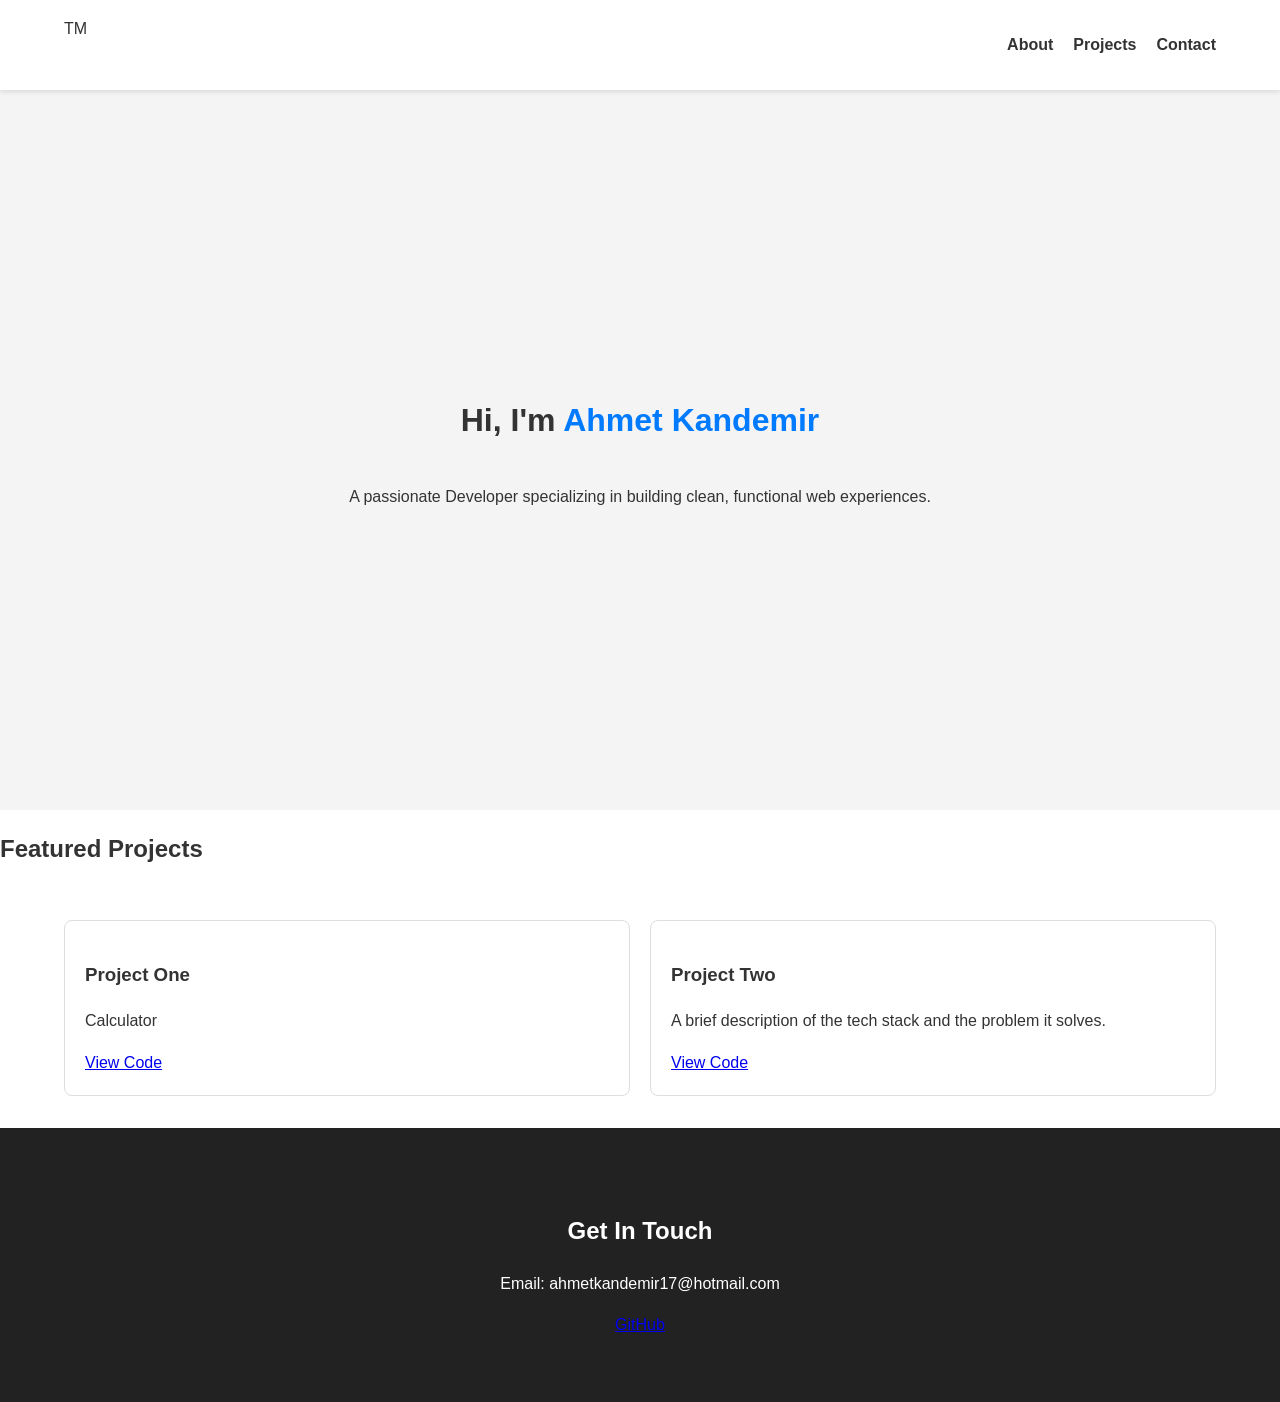
==== index.html @ 3c40a682 "Update index.html" ====
<!DOCTYPE html>
<html lang="en">
<head>
    <meta charset="UTF-8">
    <meta name="viewport" content="width=device-width, initial-scale=1.0">
    <title>My Portfolio</title>
    <link rel="stylesheet" href="style.css">
</head>
<body>
    <nav>
        <div class="logo">TM</div>
        <ul>
            <li><a href="#about">About</a></li>
            <li><a href="#projects">Projects</a></li>
            <li><a href="#contact">Contact</a></li>
        </ul>
    </nav>

    <header id="about">
        <h1>Hi, I'm <span class="highlight">Ahmet Kandemir</span></h1>
        <p>A passionate Developer specializing in building clean, functional web experiences.</p>
    </header>

    <section id="projects">
        <h2>Featured Projects</h2>
        <div class="project-grid">
            <div class="card">
                <h3>Project One</h3>
                <p>Calculator</p>
                <a href="#">View Code</a>
            </div>
            <div class="card">
                <h3>Project Two</h3>
                <p>A brief description of the tech stack and the problem it solves.</p>
                <a href="#">View Code</a>
            </div>
        </div>
    </section>

    <footer id="contact">
        <h2>Get In Touch</h2>
        <p>Email: ahmetkandemir17@hotmail.com</p>
        <div class="socials">
            <a href="https://github.com/AKPoFo">GitHub</a>
        </div>
    </footer>
</body>
</html>
---- style.css ----
:root {
    --bg: #ffffff;
    --text: #333;
    --accent: #007bff;
}

body {
    font-family: 'Segoe UI', Tahoma, Geneva, Verdana, sans-serif;
    line-height: 1.6;
    margin: 0;
    color: var(--text);
    scroll-behavior: smooth;
}

nav {
    display: flex;
    justify-content: space-between;
    padding: 1rem 5%;
    background: var(--bg);
    box-shadow: 0 2px 5px rgba(0,0,0,0.1);
    position: sticky;
    top: 0;
}

nav ul { display: flex; list-style: none; }
nav ul li { margin-left: 20px; }
nav a { text-decoration: none; color: var(--text); font-weight: bold; }

header {
    height: 80vh;
    display: flex;
    flex-direction: column;
    justify-content: center;
    align-items: center;
    text-align: center;
    background: #f4f4f4;
}

.highlight { color: var(--accent); }

.project-grid {
    display: grid;
    grid-template-columns: repeat(auto-fit, minmax(300px, 1fr));
    gap: 20px;
    padding: 2rem 5%;
}

.card {
    border: 1px solid #ddd;
    padding: 20px;
    border-radius: 8px;
    transition: transform 0.3s ease;
}

.card:hover { transform: translateY(-5px); }

footer {
    text-align: center;
    padding: 4rem 1rem;
    background: #222;
    color: white;
}
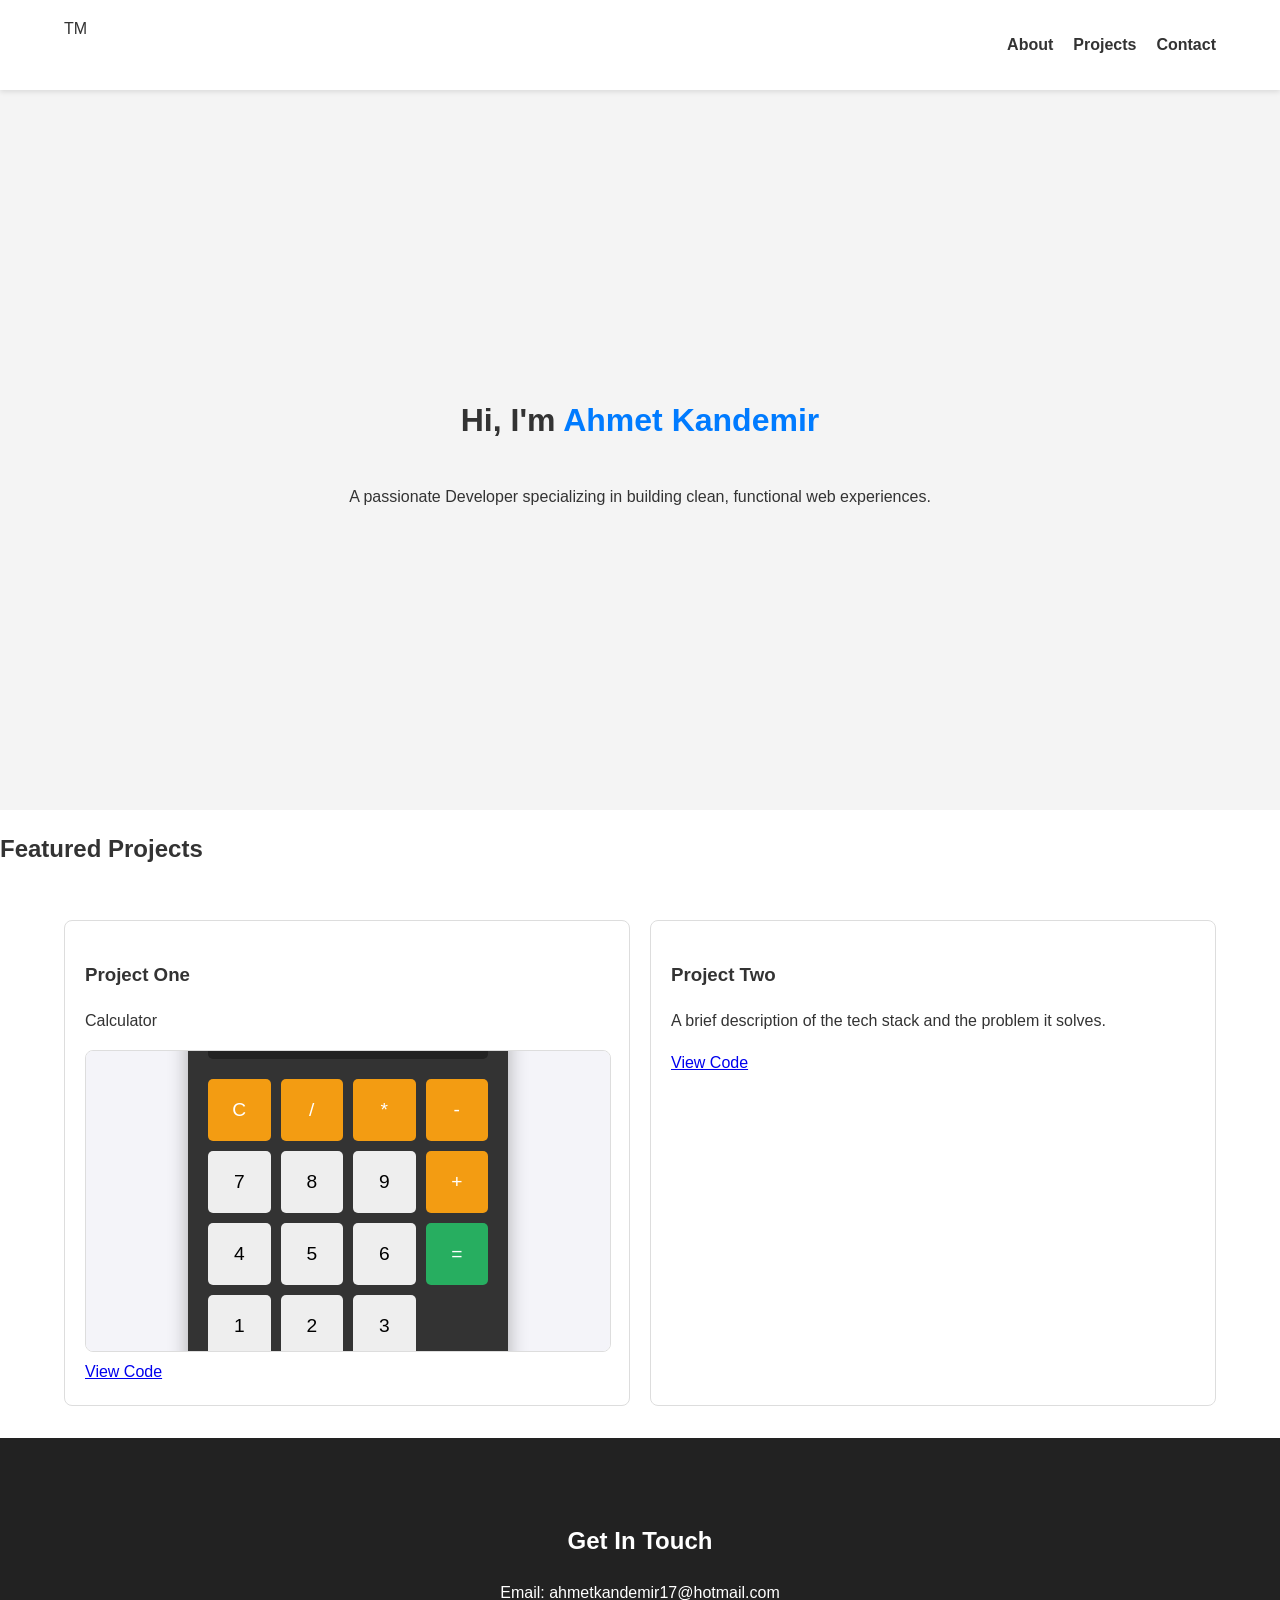
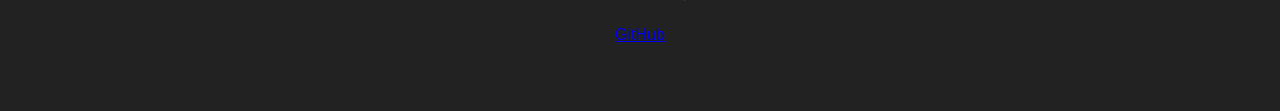
==== commit 4a47b81d: "Update index.html" ====
--- a/index.html
+++ b/index.html
@@ -27,8 +27,19 @@
             <div class="card">
                 <h3>Project One</h3>
                 <p>Calculator</p>
-                <a href="#">View Code</a>
+                
+                <div class="project-preview" style="margin-top: 15px;">
+                    <iframe 
+                        src="calculator/index.html" 
+                        width="100%" 
+                        height="300px" 
+                        style="border: 1px solid #ddd; border-radius: 8px;">
+                    </iframe>
+                </div>
+                
+                <a href="https://github.com/AKPoFo" target="_blank">View Code</a>
             </div>
+
             <div class="card">
                 <h3>Project Two</h3>
                 <p>A brief description of the tech stack and the problem it solves.</p>
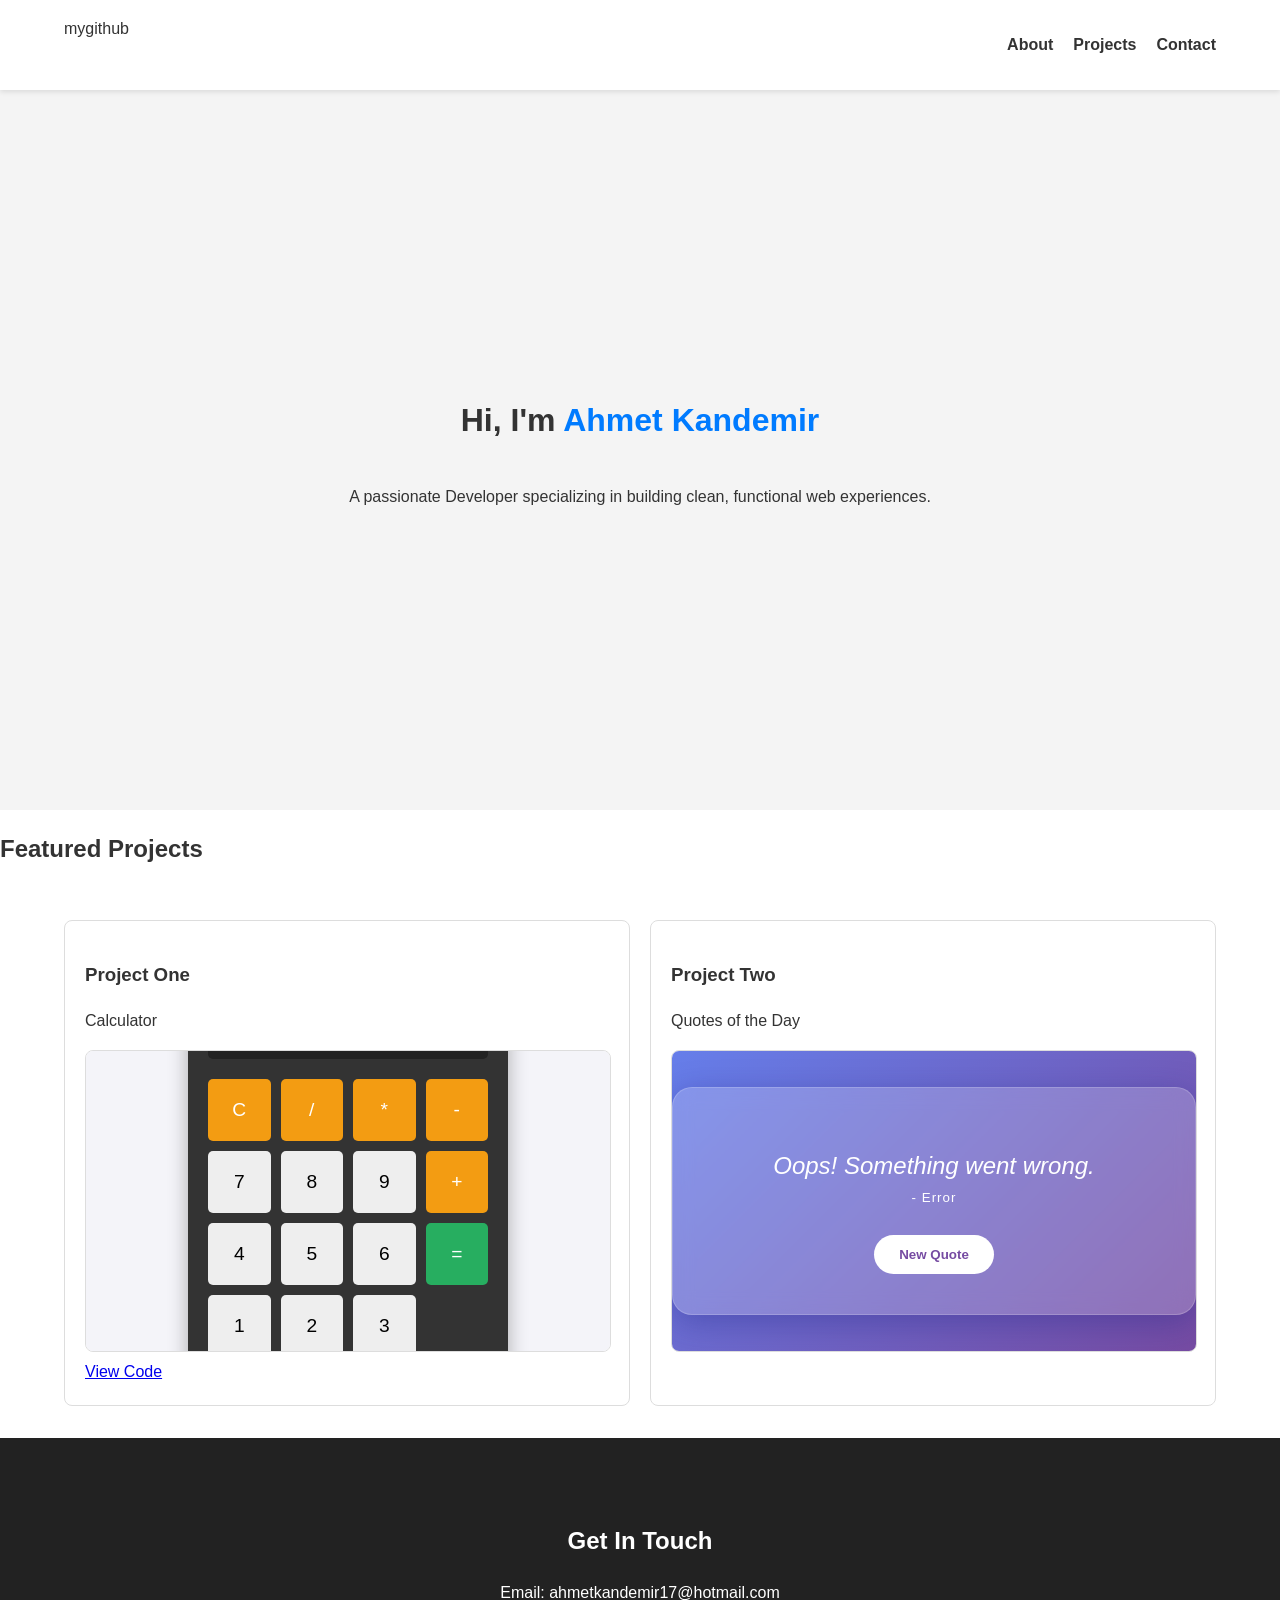
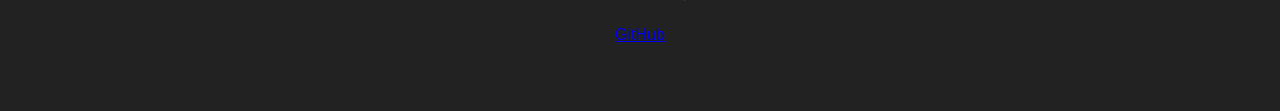
==== commit 917741d1: "Add files via upload" ====
--- a/index.html
+++ b/index.html
@@ -8,7 +8,7 @@
 </head>
 <body>
     <nav>
-        <div class="logo">TM</div>
+        <div class="logo">mygithub</div>
         <ul>
             <li><a href="#about">About</a></li>
             <li><a href="#projects">Projects</a></li>
@@ -42,9 +42,16 @@
 
             <div class="card">
                 <h3>Project Two</h3>
-                <p>A brief description of the tech stack and the problem it solves.</p>
-                <a href="#">View Code</a>
-            </div>
+                <p>Quotes of the Day</p>
+                <div class="project-preview" style="margin-top: 15px;">
+                    <iframe 
+                        src="quotes/index.html" 
+                        width="100%" 
+                        height="300px" 
+                        style="border: 1px solid #ddd; border-radius: 8px;">
+                    </iframe>
+                </div>
+
         </div>
     </section>
 
@@ -56,4 +63,4 @@
         </div>
     </footer>
 </body>
-</html>
+</html>
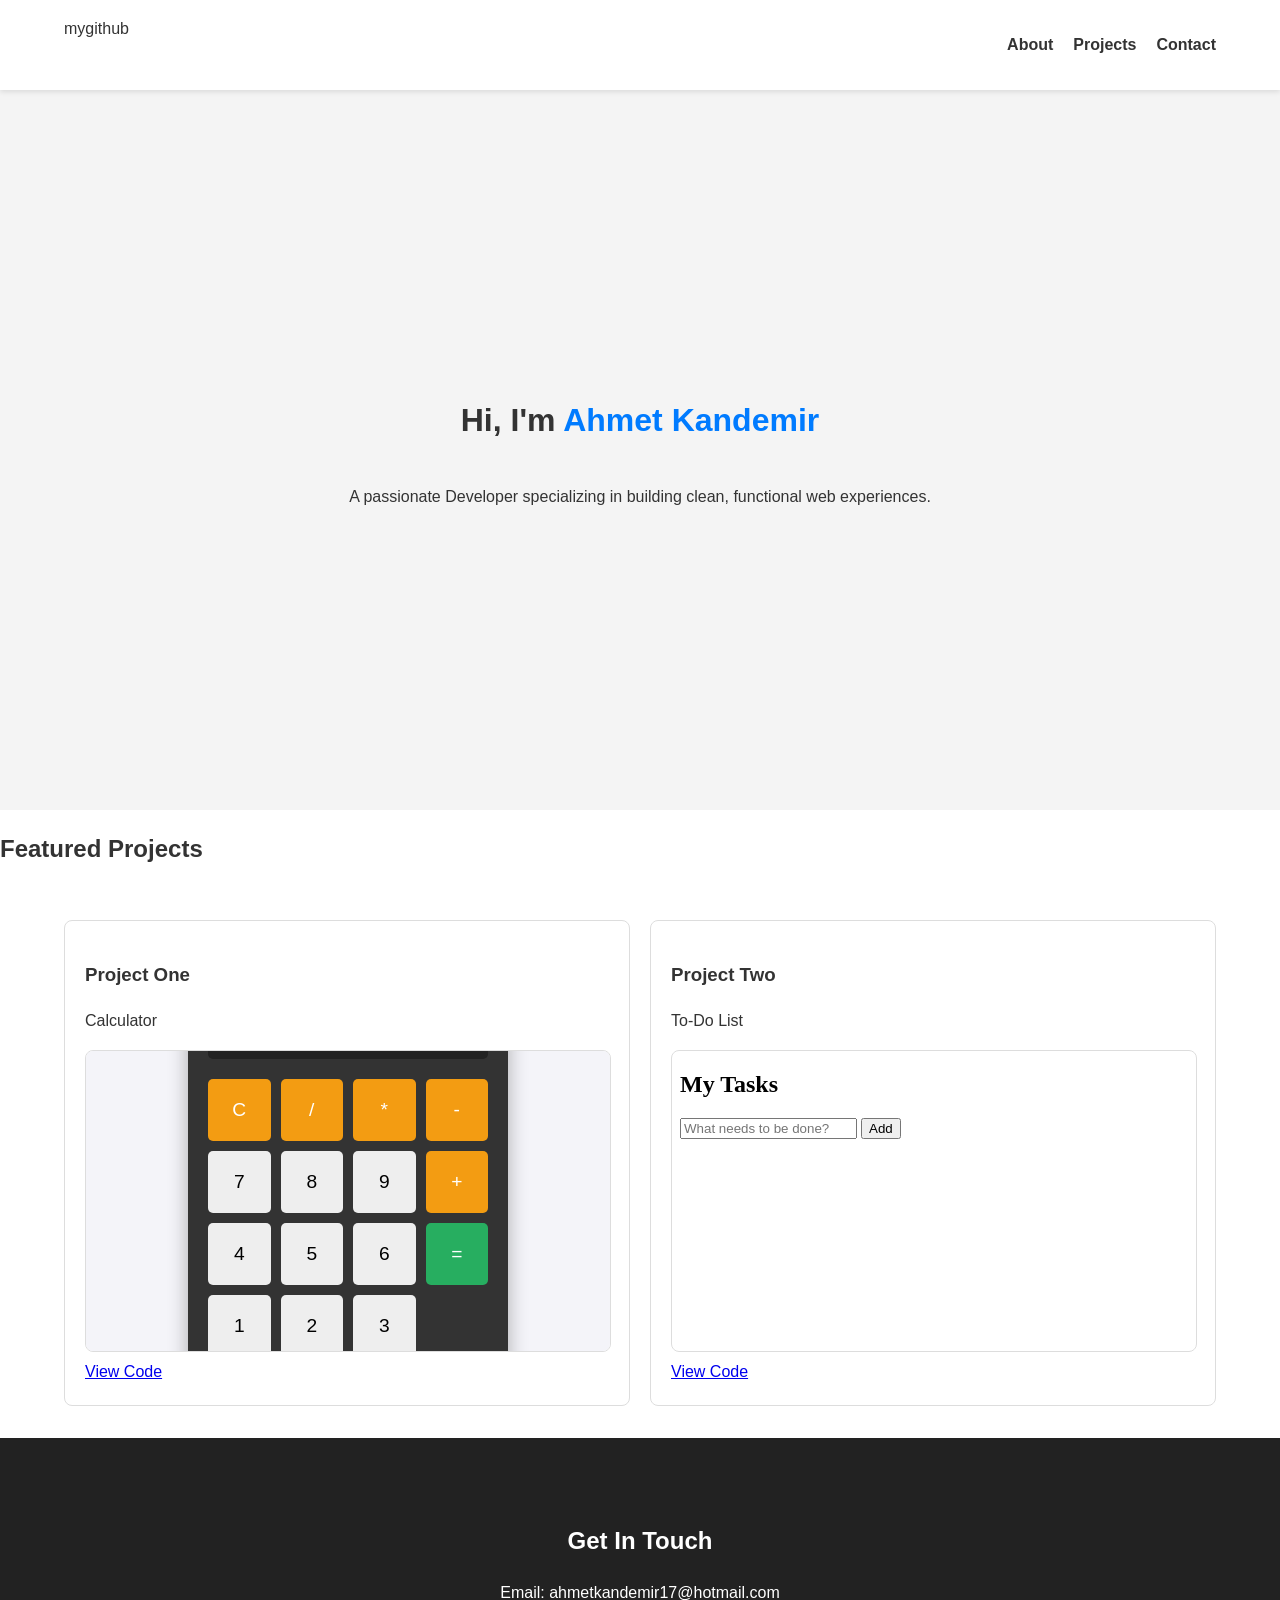
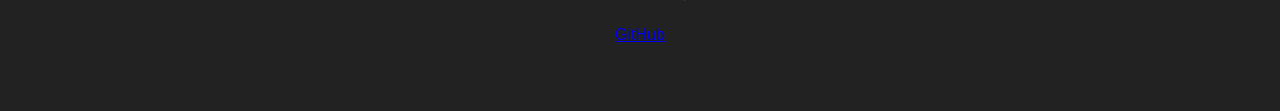
==== commit 297a6d79: "Add files via upload" ====
--- a/index.html
+++ b/index.html
@@ -42,16 +42,16 @@
 
             <div class="card">
                 <h3>Project Two</h3>
-                <p>Quotes of the Day</p>
+                <p>To-Do List</p>
                 <div class="project-preview" style="margin-top: 15px;">
                     <iframe 
-                        src="quotes/index.html" 
+                        src="todo/index.html" 
                         width="100%" 
                         height="300px" 
                         style="border: 1px solid #ddd; border-radius: 8px;">
                     </iframe>
                 </div>
-
+                <a href="https://github.com/AKPoFo" target="_blank">View Code</a>
         </div>
     </section>
 
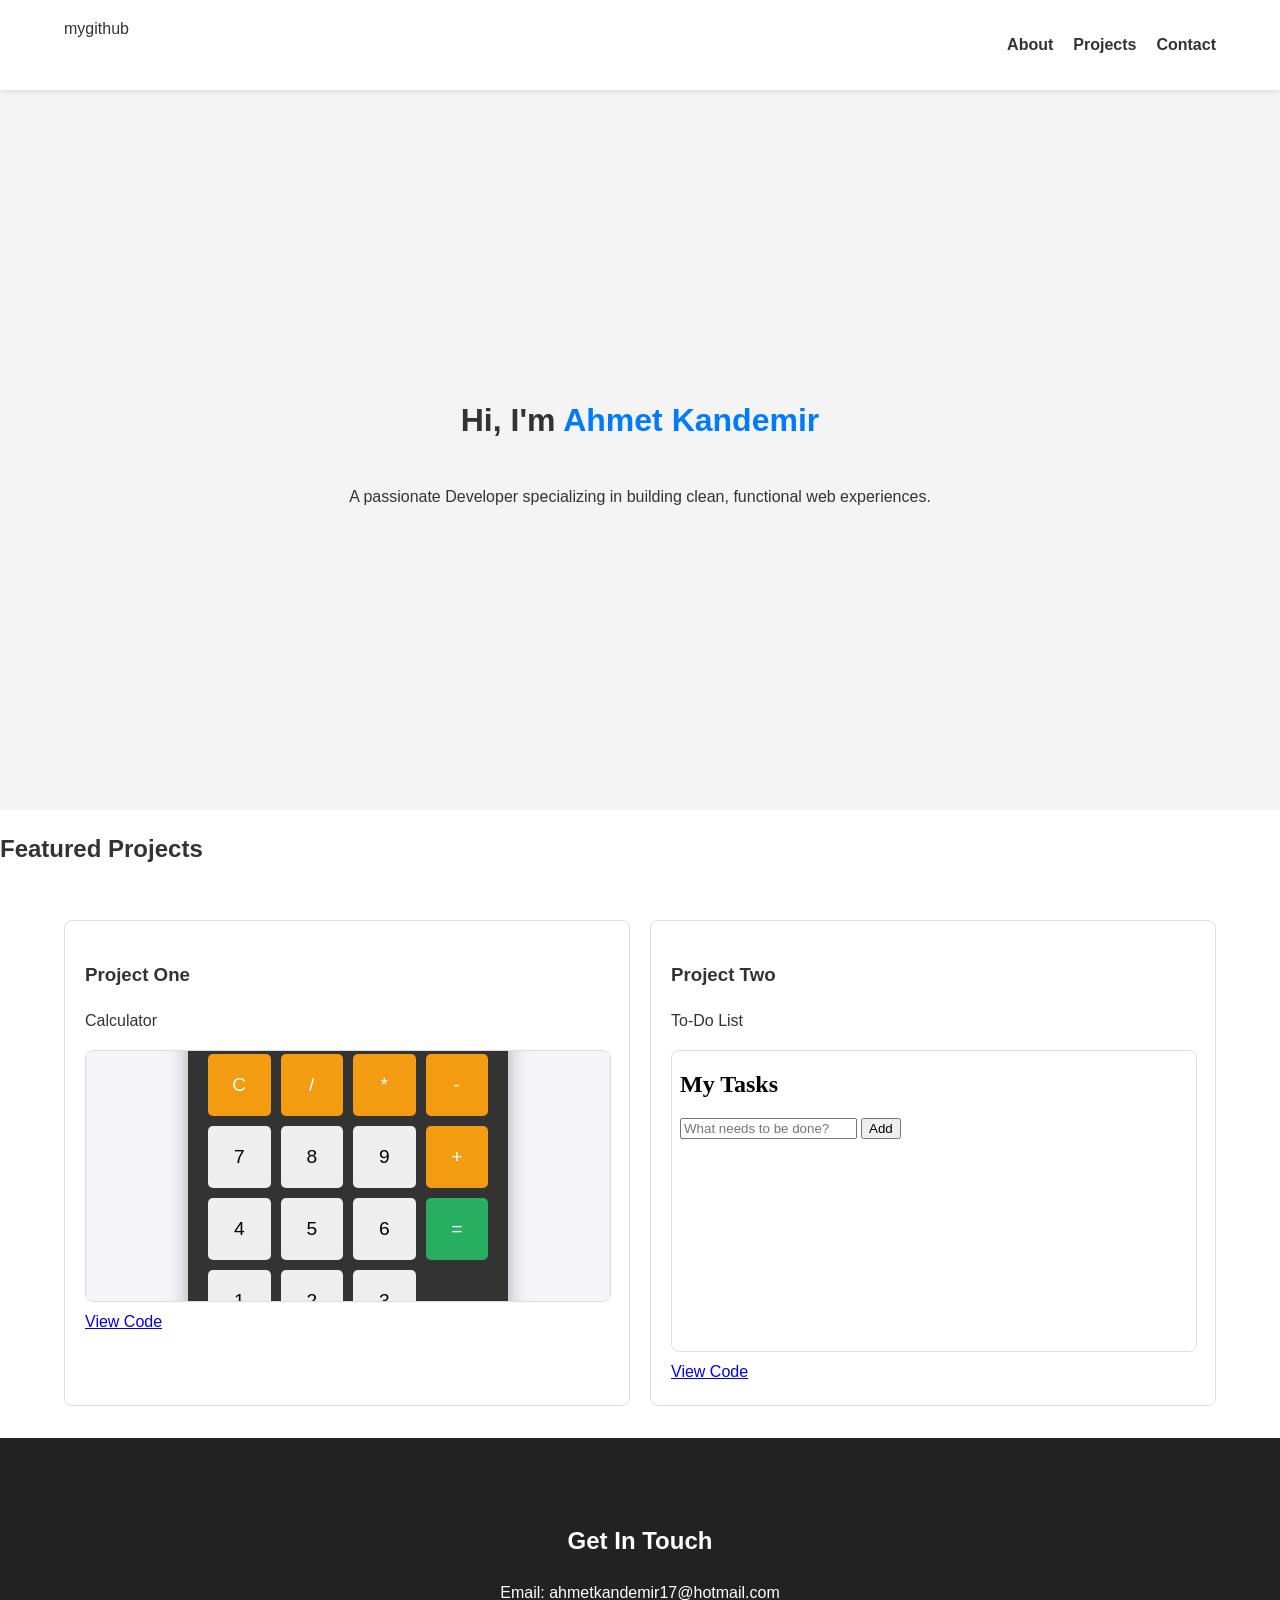
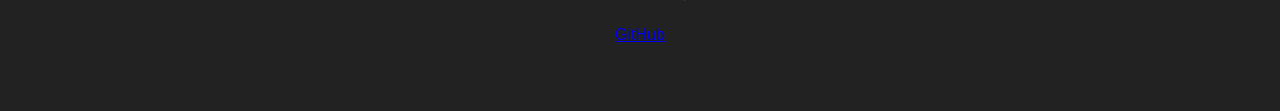
==== commit ce2db0ca: "Add files via upload" ====
--- a/index.html
+++ b/index.html
@@ -32,7 +32,7 @@
                     <iframe 
                         src="calculator/index.html" 
                         width="100%" 
-                        height="300px" 
+                        height="250px" 
                         style="border: 1px solid #ddd; border-radius: 8px;">
                     </iframe>
                 </div>
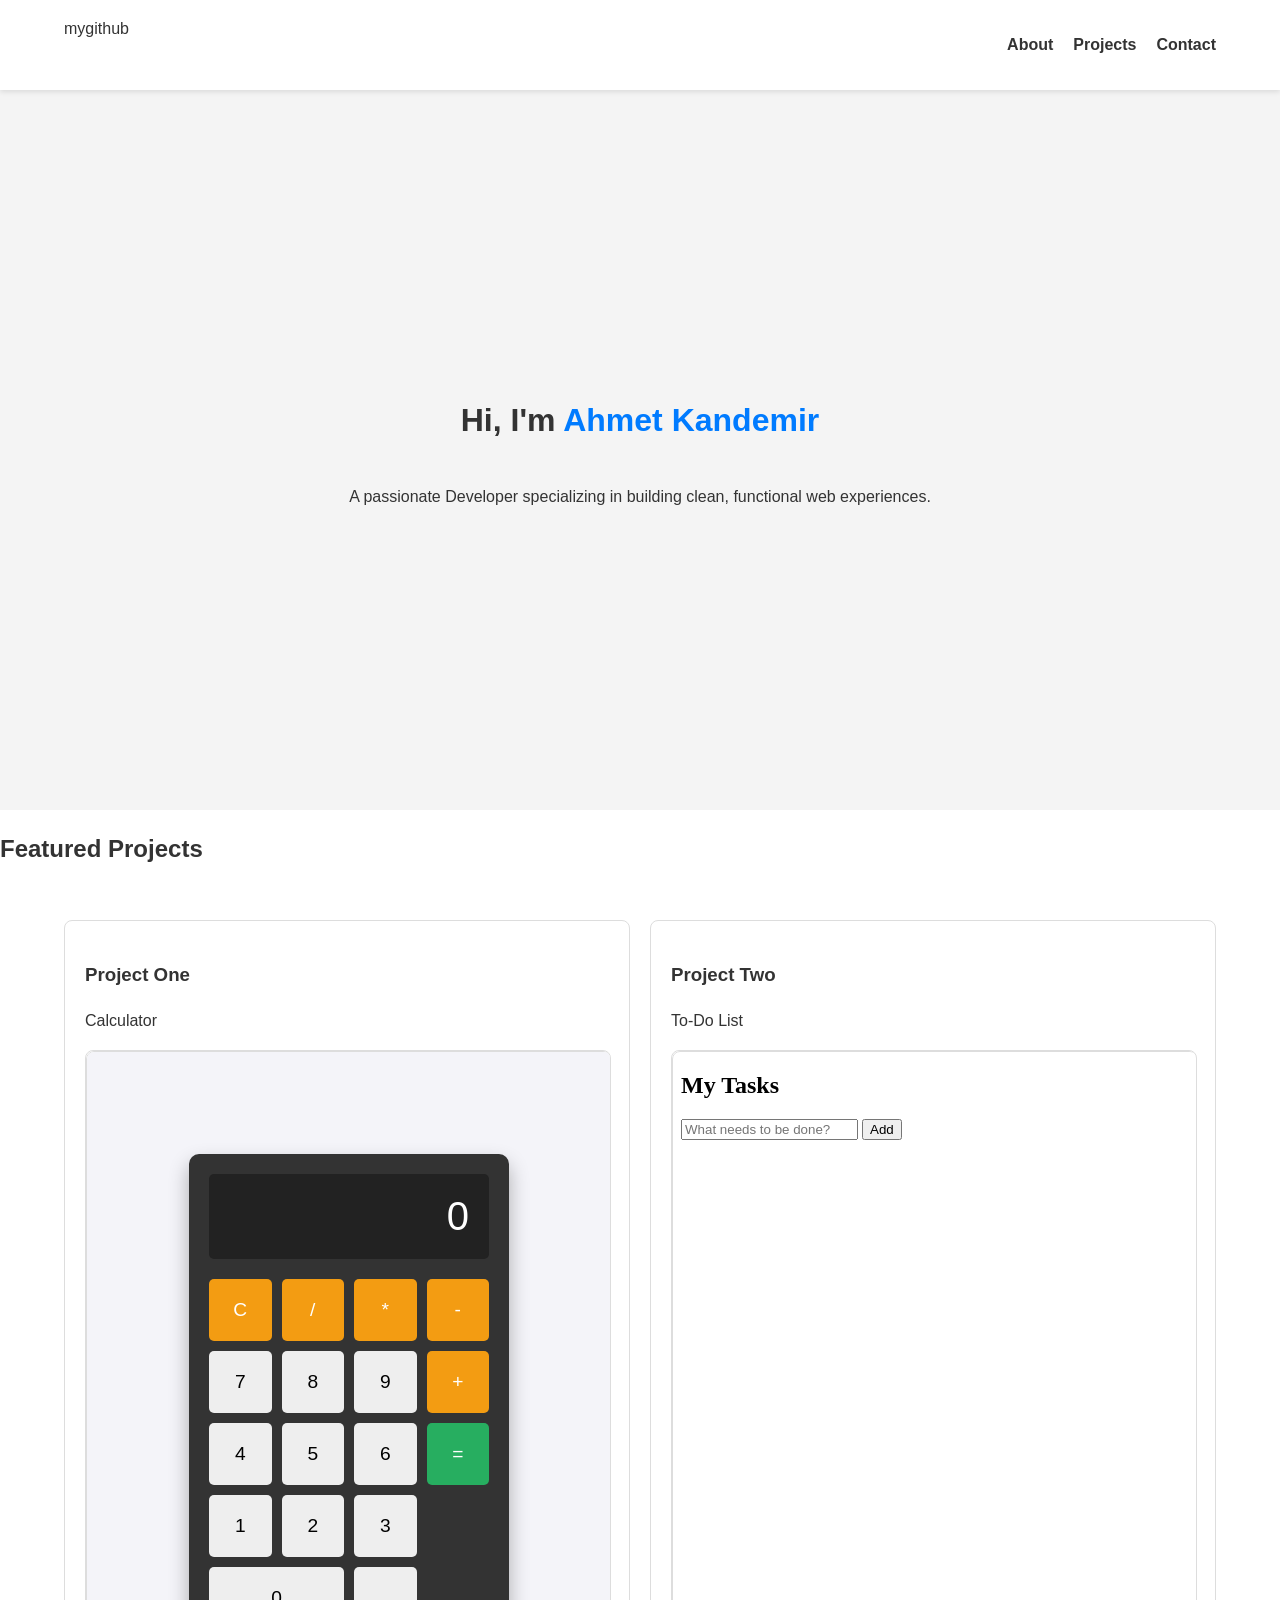
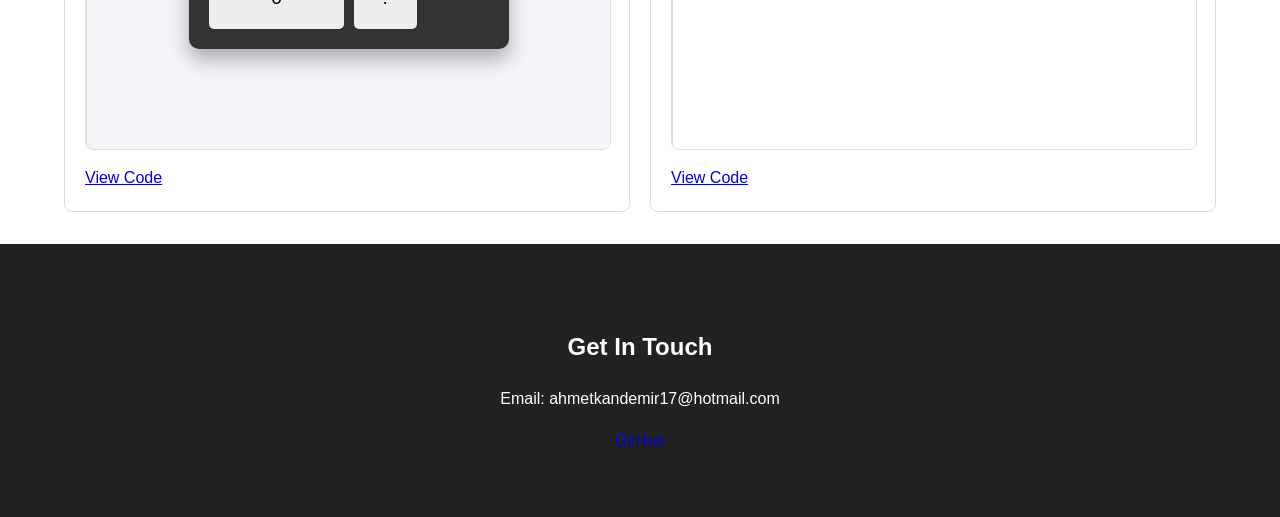
==== commit a7e6d13f: "Add files via upload" ====
--- a/index.html
+++ b/index.html
@@ -32,8 +32,8 @@
                     <iframe 
                         src="calculator/index.html" 
                         width="100%" 
-                        height="250px" 
-                        style="border: 1px solid #ddd; border-radius: 8px;">
+                        height="500px" 
+                        style="border: 1px solid #ddd; border-radius: 8px; overflow: auto;">
                     </iframe>
                 </div>
                 
--- a/style.css
+++ b/style.css
@@ -20,6 +20,7 @@
     box-shadow: 0 2px 5px rgba(0,0,0,0.1);
     position: sticky;
     top: 0;
+    z-index: 1000;
 }
 
 nav ul { display: flex; list-style: none; }
@@ -50,9 +51,32 @@
     padding: 20px;
     border-radius: 8px;
     transition: transform 0.3s ease;
+    background: white;
 }
 
 .card:hover { transform: translateY(-5px); }
+
+/* --- NEW ADDITIONS START HERE --- */
+
+.project-preview {
+    margin-top: 15px;
+    margin-bottom: 15px;
+    width: 100%;
+    /* This creates a taller box (3:4 ratio) perfect for calculators/to-do lists */
+    aspect-ratio: 3 / 4; 
+    border-radius: 8px;
+    overflow: hidden;
+    border: 1px solid #ddd;
+}
+
+.project-preview iframe {
+    width: 100%;
+    height: 100%;
+    border: none;
+    display: block;
+}
+
+/* --- NEW ADDITIONS END HERE --- */
 
 footer {
     text-align: center;
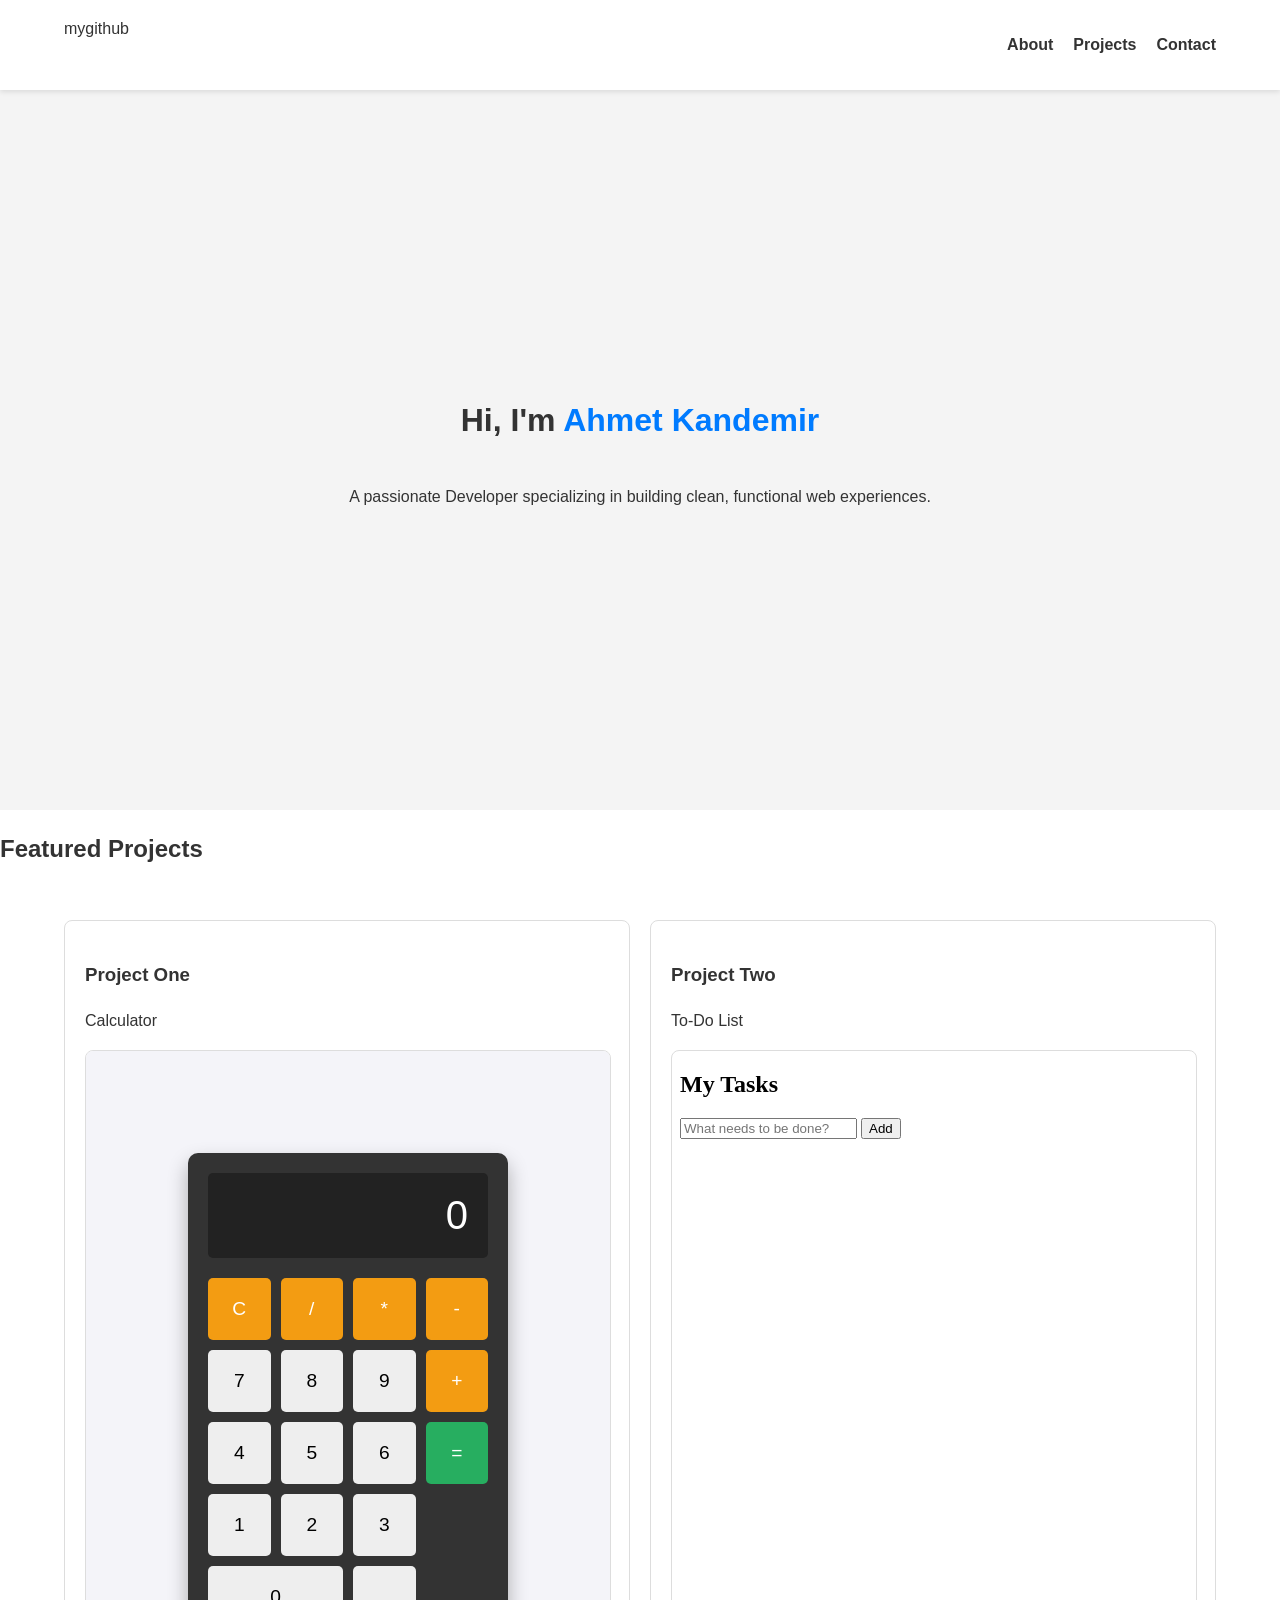
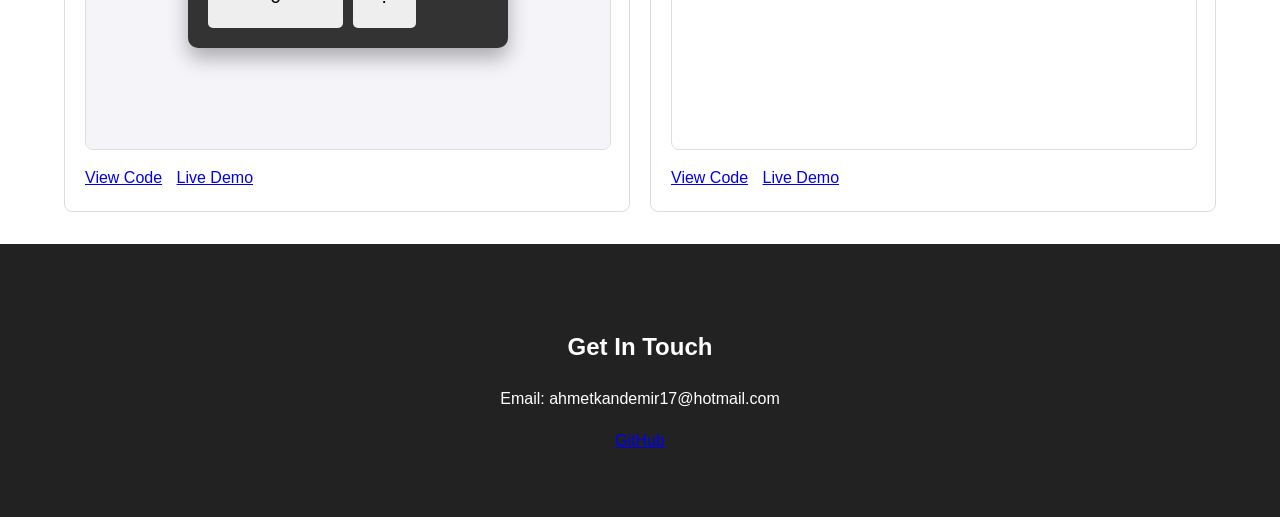
==== commit bb9c6c11: "Add files via upload" ====
--- a/index.html
+++ b/index.html
@@ -24,35 +24,30 @@
     <section id="projects">
         <h2>Featured Projects</h2>
         <div class="project-grid">
+            
             <div class="card">
                 <h3>Project One</h3>
                 <p>Calculator</p>
-                
-                <div class="project-preview" style="margin-top: 15px;">
-                    <iframe 
-                        src="calculator/index.html" 
-                        width="100%" 
-                        height="500px" 
-                        style="border: 1px solid #ddd; border-radius: 8px; overflow: auto;">
-                    </iframe>
+                <div class="project-preview">
+                    <iframe src="calculator/index.html"></iframe>
                 </div>
-                
-                <a href="https://github.com/AKPoFo" target="_blank">View Code</a>
+                <div class="card-links">
+                    <a href="https://github.com/AKPoFo" target="_blank">View Code</a>
+                    <a href="calculator/index.html" target="_blank" style="margin-left: 10px;">Live Demo</a>
+                </div>
             </div>
 
             <div class="card">
                 <h3>Project Two</h3>
                 <p>To-Do List</p>
-                <div class="project-preview" style="margin-top: 15px;">
-                    <iframe 
-                        src="todo/index.html" 
-                        width="100%" 
-                        height="300px" 
-                        style="border: 1px solid #ddd; border-radius: 8px;">
-                    </iframe>
+                <div class="project-preview">
+                    <iframe src="todo/index.html"></iframe>
                 </div>
-                <a href="https://github.com/AKPoFo" target="_blank">View Code</a>
-        </div>
+                <div class="card-links">
+                    <a href="https://github.com/AKPoFo" target="_blank">View Code</a>
+                    <a href="todo/index.html" target="_blank" style="margin-left: 10px;">Live Demo</a>
+                </div>
+            </div> </div>
     </section>
 
     <footer id="contact">
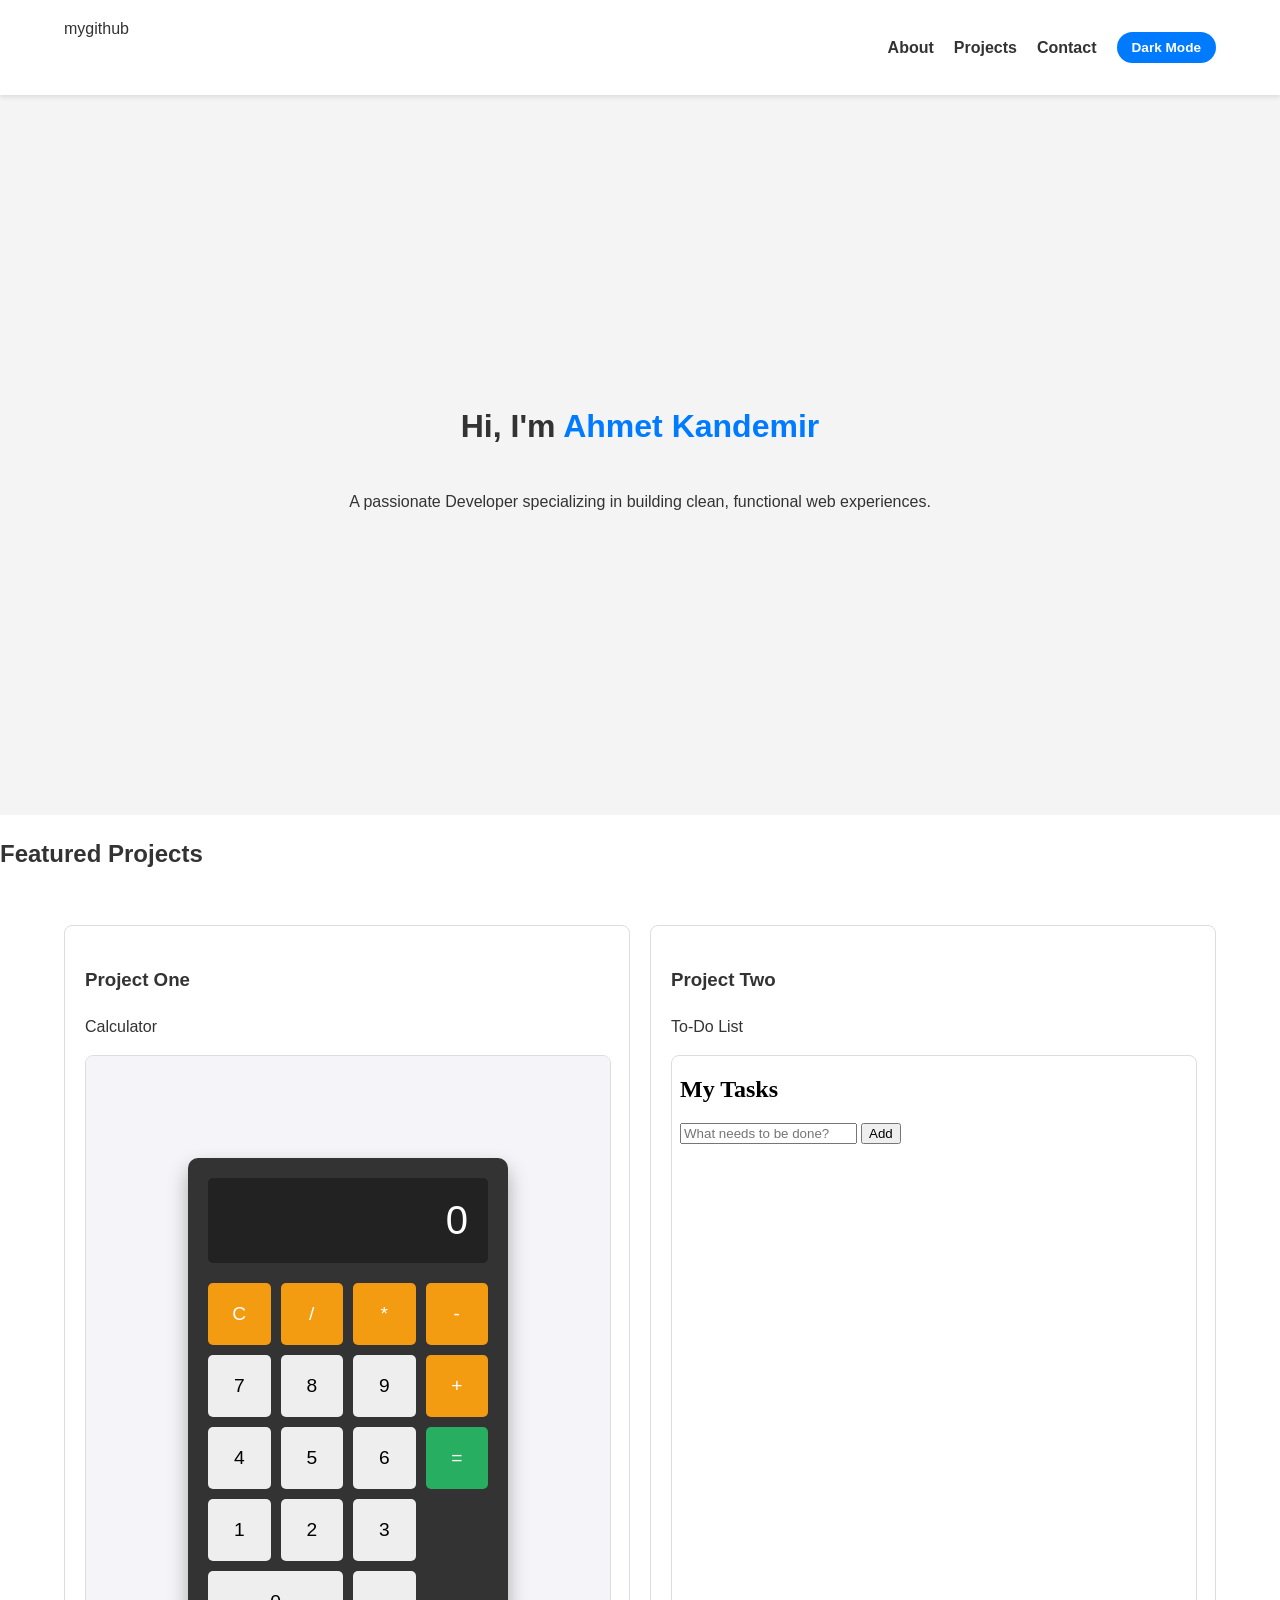
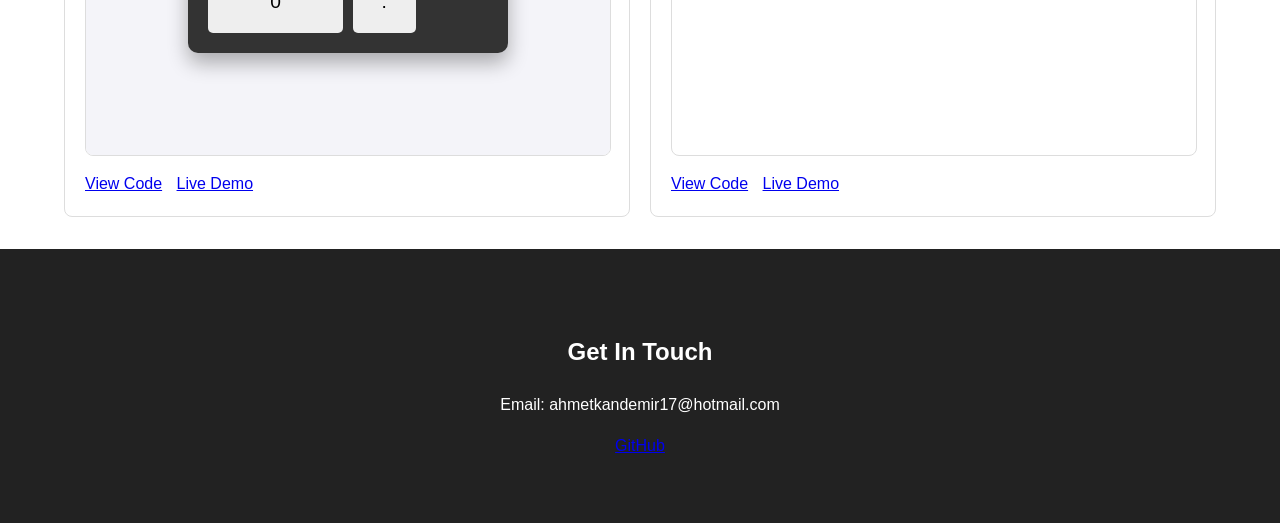
==== commit 57ade115: "Add files via upload" ====
--- a/index.html
+++ b/index.html
@@ -13,6 +13,7 @@
             <li><a href="#about">About</a></li>
             <li><a href="#projects">Projects</a></li>
             <li><a href="#contact">Contact</a></li>
+            <li><button id="theme-toggle">Dark Mode</button></li>
         </ul>
     </nav>
 
@@ -47,7 +48,9 @@
                     <a href="https://github.com/AKPoFo" target="_blank">View Code</a>
                     <a href="todo/index.html" target="_blank" style="margin-left: 10px;">Live Demo</a>
                 </div>
-            </div> </div>
+            </div> 
+
+        </div>
     </section>
 
     <footer id="contact">
@@ -57,5 +60,30 @@
             <a href="https://github.com/AKPoFo">GitHub</a>
         </div>
     </footer>
+
+    <script>
+        const toggleBtn = document.getElementById('theme-toggle');
+        const currentTheme = localStorage.getItem('theme');
+
+        // Check if user has a saved preference
+        if (currentTheme === 'dark') {
+            document.documentElement.setAttribute('data-theme', 'dark');
+            toggleBtn.textContent = 'Light Mode';
+        }
+
+        toggleBtn.addEventListener('click', () => {
+            let theme = document.documentElement.getAttribute('data-theme');
+            
+            if (theme === 'dark') {
+                document.documentElement.removeAttribute('data-theme');
+                localStorage.setItem('theme', 'light');
+                toggleBtn.textContent = 'Dark Mode';
+            } else {
+                document.documentElement.setAttribute('data-theme', 'dark');
+                localStorage.setItem('theme', 'dark');
+                toggleBtn.textContent = 'Light Mode';
+            }
+        });
+    </script>
 </body>
 </html>
--- a/style.css
+++ b/style.css
@@ -1,7 +1,21 @@
 :root {
+    /* Light Mode (Default) */
     --bg: #ffffff;
+    --header-bg: #f4f4f4;
     --text: #333;
     --accent: #007bff;
+    --card-border: #ddd;
+    --nav-shadow: rgba(0,0,0,0.1);
+}
+
+/* Dark Mode Colors */
+[data-theme="dark"] {
+    --bg: #1a1a1a;
+    --header-bg: #2d2d2d;
+    --text: #f4f4f4;
+    --accent: #3793ff;
+    --card-border: #444;
+    --nav-shadow: rgba(0,0,0,0.5);
 }
 
 body {
@@ -9,21 +23,27 @@
     line-height: 1.6;
     margin: 0;
     color: var(--text);
+    background-color: var(--bg); /* Uses variable */
     scroll-behavior: smooth;
+    transition: background-color 0.3s ease, color 0.3s ease; /* Smooth transition */
 }
 
 nav {
     display: flex;
     justify-content: space-between;
     padding: 1rem 5%;
-    background: var(--bg);
-    box-shadow: 0 2px 5px rgba(0,0,0,0.1);
+    background: var(--bg); /* Uses variable */
+    box-shadow: 0 2px 5px var(--nav-shadow); /* Uses variable */
     position: sticky;
     top: 0;
     z-index: 1000;
 }
 
-nav ul { display: flex; list-style: none; }
+nav ul { 
+    display: flex; 
+    list-style: none; 
+    align-items: center; /* Centers the button with links */
+}
 nav ul li { margin-left: 20px; }
 nav a { text-decoration: none; color: var(--text); font-weight: bold; }
 
@@ -34,7 +54,7 @@
     justify-content: center;
     align-items: center;
     text-align: center;
-    background: #f4f4f4;
+    background: var(--header-bg); /* Uses variable */
 }
 
 .highlight { color: var(--accent); }
@@ -47,26 +67,24 @@
 }
 
 .card {
-    border: 1px solid #ddd;
+    border: 1px solid var(--card-border); /* Uses variable */
     padding: 20px;
     border-radius: 8px;
     transition: transform 0.3s ease;
-    background: white;
+    background: var(--bg); /* Uses variable */
 }
 
 .card:hover { transform: translateY(-5px); }
 
-/* --- NEW ADDITIONS START HERE --- */
-
+/* Project Preview logic */
 .project-preview {
     margin-top: 15px;
     margin-bottom: 15px;
     width: 100%;
-    /* This creates a taller box (3:4 ratio) perfect for calculators/to-do lists */
     aspect-ratio: 3 / 4; 
     border-radius: 8px;
     overflow: hidden;
-    border: 1px solid #ddd;
+    border: 1px solid var(--card-border);
 }
 
 .project-preview iframe {
@@ -76,7 +94,22 @@
     display: block;
 }
 
-/* --- NEW ADDITIONS END HERE --- */
+/* Theme Toggle Button Style */
+#theme-toggle {
+    cursor: pointer;
+    background: var(--accent);
+    color: white;
+    border: none;
+    padding: 8px 15px;
+    border-radius: 20px;
+    font-size: 0.85rem;
+    font-weight: bold;
+    transition: transform 0.2s ease;
+}
+
+#theme-toggle:active {
+    transform: scale(0.95);
+}
 
 footer {
     text-align: center;
